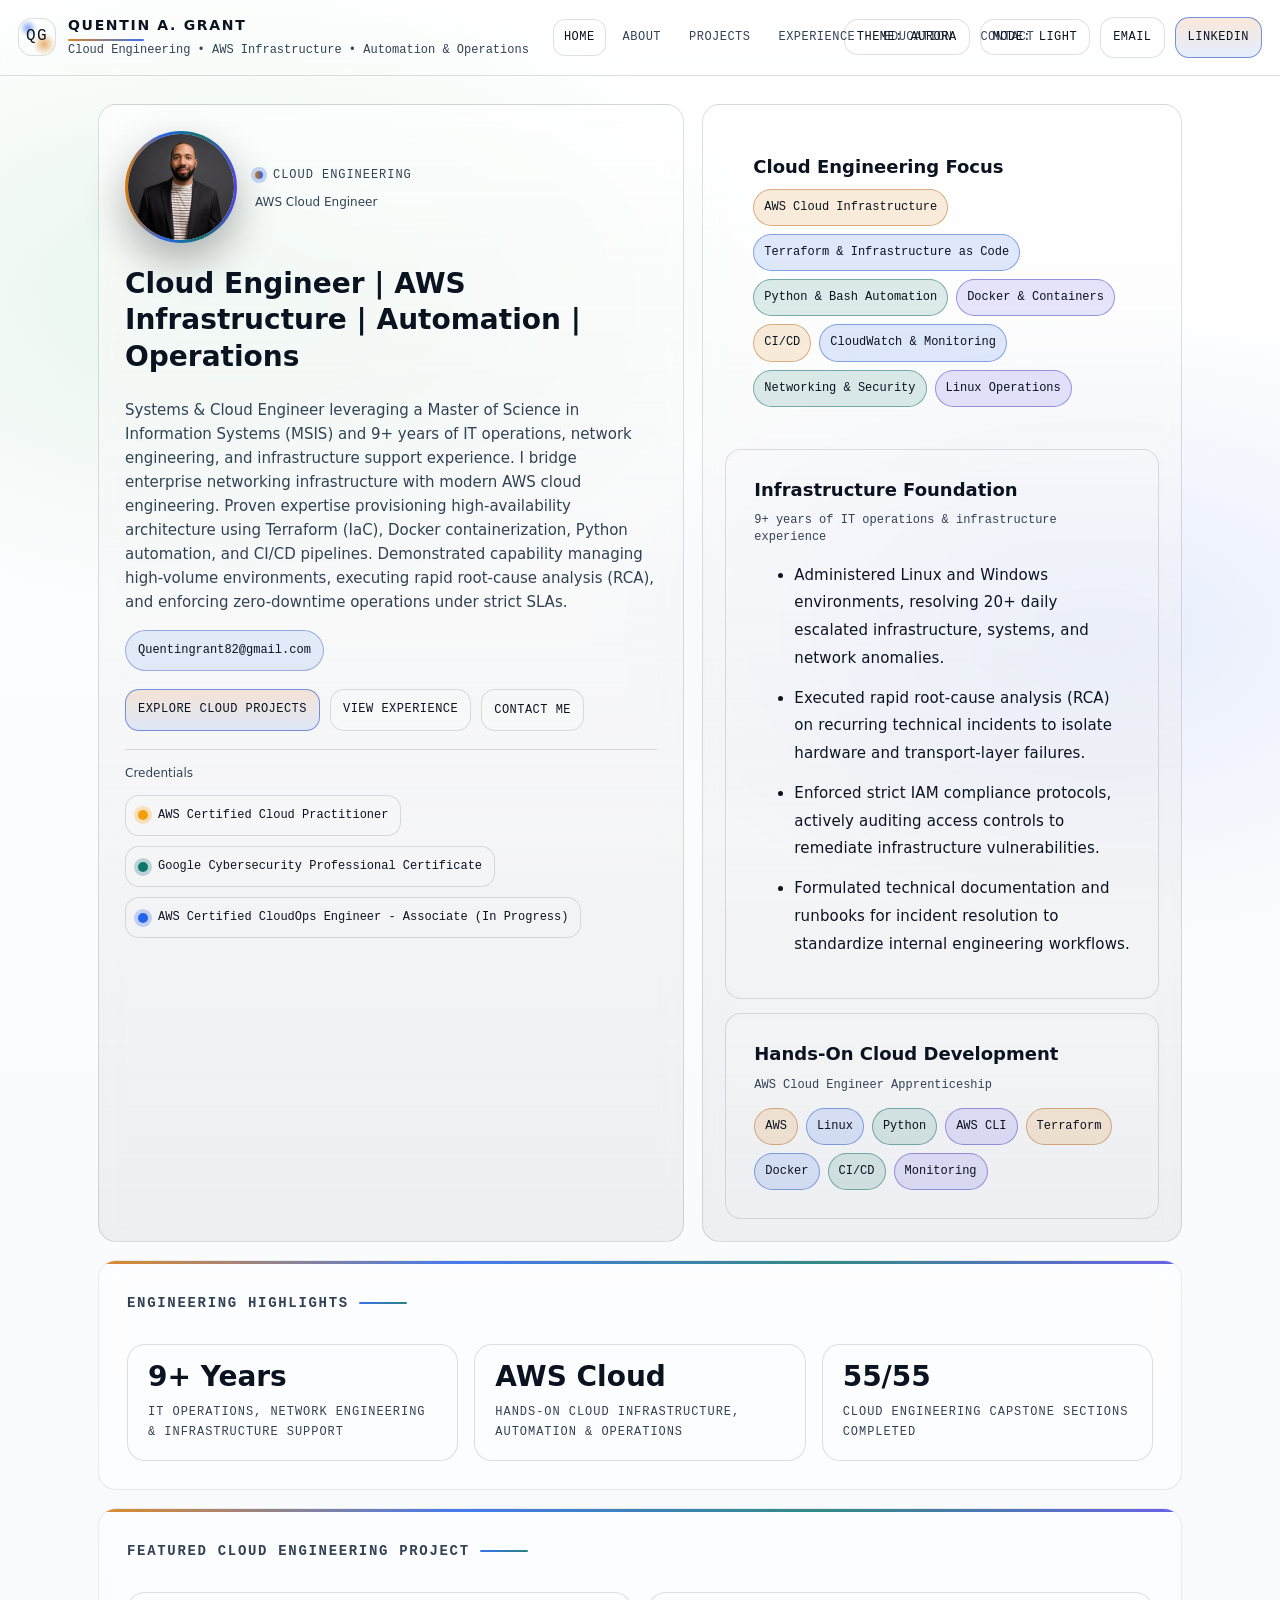
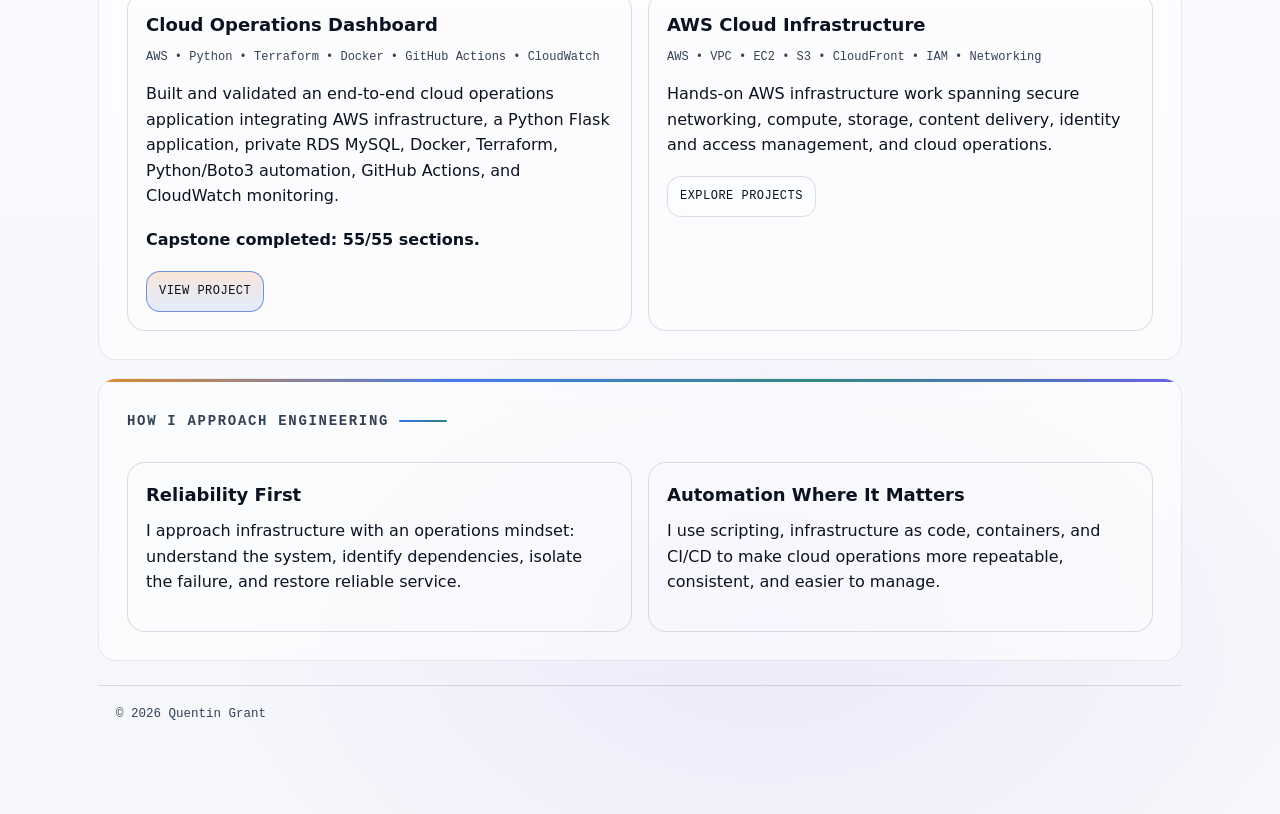
==== index.html @ d69e301e "Update index.html" ====
<!doctype html>
<html lang="en">
<head>
  <meta charset="utf-8" />
  <meta name="viewport" content="width=device-width,initial-scale=1" />

  <meta
    name="description"
    content="Quentin Grant — Cloud Engineer specializing in AWS infrastructure, automation, operations, Terraform, Docker, CI/CD, and monitoring."
  />

  <meta property="og:title" content="Quentin Grant | Cloud Engineer" />
  <meta
    property="og:description"
    content="Cloud Engineering • AWS Infrastructure • Automation & Operations"
  />
  <meta property="og:type" content="website" />
  <meta property="og:image" content="(Main) Profile Photo.jpg" />

  <title>Quentin Grant | Cloud Engineer</title>

  <!-- Quentin A. Grant - Person Schema / JSON-LD -->
  <script type="application/ld+json">
  {
    "@context": "https://schema.org",
    "@type": "Person",
    "name": "Quentin A. Grant",
    "alternateName": [
      "Quentin Grant",
      "quentin-grant"
    ],
    "jobTitle": "Cloud Engineer",
    "description": "Cloud Engineer specializing in AWS infrastructure, automation, operations, Terraform, Docker, CI/CD, and monitoring.",
    "url": "https://quentin-grant.github.io/portfolio/",
    "sameAs": [
      "https://github.com/quentin-grant",
      "https://www.linkedin.com/in/quentingrant/",
      "https://www.instagram.com/quentingrant.official/"
    ]
  }
  </script>

  <link rel="stylesheet" href="styles.css" />
</head>

<body data-theme="aurora" data-page="home">

  <a class="skip" href="#content">Skip to content</a>

  <header>
    <div class="topbar">

      <div class="brand">

        <div class="logo" aria-hidden="true">
          QG
        </div>

        <div>
          <h1>Quentin A. Grant</h1>

          <p>
            Cloud Engineering • AWS Infrastructure • Automation & Operations
          </p>
        </div>

      </div>

      <nav aria-label="Primary">

        <a href="index.html">
          Home
        </a>

        <a href="about.html">
          About
        </a>

        <a href="projects.html">
          Projects
        </a>

        <a href="experience.html">
          Experience
        </a>

        <a href="education.html">
          Education
        </a>

        <a href="contact.html">
          Contact
        </a>

      </nav>

      <div class="actions">

        <button
          class="btn"
          id="themeBtn"
          type="button"
        >
          Theme: Aurora
        </button>

        <button
          class="btn"
          id="modeBtn"
          type="button"
        >
          Mode: Dark
        </button>

        <a
          class="btn"
          href="mailto:Quentingrant82@gmail.com"
        >
          Email
        </a>

        <a
          class="btn primary"
          href="https://www.linkedin.com/in/quentingrant/"
          target="_blank"
          rel="noreferrer"
        >
          LinkedIn
        </a>

      </div>

    </div>
  </header>


  <main id="content">


    <!-- HERO -->

    <section class="hero">

      <div class="card left">

        <div class="heroTop">

          <a
            href="https://www.linkedin.com/in/quentingrant/"
            target="_blank"
            rel="noreferrer"
            aria-label="Open Quentin Grant LinkedIn profile"
          >

            <img
              class="avatar"
              src="(Main) Profile Photo.jpg"
              alt="Quentin Grant profile photo"
            />

          </a>

          <div>

            <div class="kicker">
              <span class="dot"></span>
              Cloud Engineering
            </div>

            <div class="small roleLabel">
              AWS Cloud Engineer
            </div>

          </div>

        </div>


        <h2
          class="portfolio-headline"
          style="font-size: 28px; font-weight: 600; line-height: 1.3;"
        >
          Cloud Engineer | AWS Infrastructure | Automation | Operations
        </h2>


        <p class="sub">

          Systems & Cloud Engineer leveraging a Master of Science in Information Systems (MSIS) and 9+ years of IT operations, network engineering, and infrastructure support experience. 
          I bridge enterprise networking infrastructure with modern AWS cloud engineering. 
          Proven expertise provisioning high-availability architecture using Terraform (IaC), Docker containerization, Python automation, and CI/CD pipelines. 
          Demonstrated capability managing high-volume environments, executing rapid root-cause analysis (RCA), and enforcing zero-downtime operations under strict SLAs.

        </p>


        <div
          class="meta"
          aria-label="Quick facts"
        >

          <span class="chip">

            <a href="mailto:Quentingrant82@gmail.com">
              Quentingrant82@gmail.com
            </a>

          </span>

        </div>


        <div class="heroActions">

          <a
            class="btn primary"
            href="projects.html"
          >
            Explore Cloud Projects
          </a>

          <a
            class="btn"
            href="experience.html"
          >
            View Experience
          </a>

          <button
            class="btn"
            id="copyEmail"
            type="button"
          >
            Contact Me
          </button>

        </div>


        <div class="divider"></div>


        <div class="small">
          Credentials
        </div>


        <div
          class="badges"
          aria-label="Credentials"
        >

          <span
            class="badge"
            data-brand="aws"
          >

            <span
              class="pillDot"
              aria-hidden="true"
            ></span>

            AWS Certified Cloud Practitioner

          </span>


          <span
            class="badge"
            data-brand="security"
          >

            <span
              class="pillDot"
              aria-hidden="true"
            ></span>

            Google Cybersecurity Professional Certificate

          </span>


          <span
            class="badge"
            data-brand="google"
          >

            <span
              class="pillDot"
              aria-hidden="true"
            ></span>

            AWS Certified CloudOps Engineer - Associate
            (In Progress)

          </span>

        </div>

      </div>


      <!-- RIGHT COLUMN -->

      <aside
        class="card right"
        aria-label="Professional highlights"
      >

        <div class="item flatItem">

          <h3>
            Cloud Engineering Focus
          </h3>

          <div
            class="stack"
            aria-label="Cloud engineering focus areas"
          >

            <span class="tag">
              AWS Cloud Infrastructure
            </span>

            <span class="tag">
              Terraform & Infrastructure as Code
            </span>

            <span class="tag">
              Python & Bash Automation
            </span>

            <span class="tag">
              Docker & Containers
            </span>

            <span class="tag">
              CI/CD
            </span>

            <span class="tag">
              CloudWatch & Monitoring
            </span>

            <span class="tag">
              Networking & Security
            </span>

            <span class="tag">
              Linux Operations
            </span>

          </div>

        </div>


        <div class="item">

          <h3>
            Infrastructure Foundation
          </h3>

          <div class="where">
            9+ years of IT operations & infrastructure experience
          </div>

          <ul>

            <li>
              Administered Linux and Windows environments, resolving 20+ daily escalated infrastructure, systems, and network anomalies.

            </li>

            <li>
              Executed rapid root-cause analysis (RCA) on recurring technical incidents to isolate hardware and transport-layer failures.
            </li>

            <li>
              Enforced strict IAM compliance protocols, actively auditing access controls to remediate infrastructure vulnerabilities.
            </li>

            <li>
              Formulated technical documentation and runbooks for incident resolution to standardize internal engineering workflows.
            </li>

          </ul>

        </div>


        <div class="item">

          <h3>
            Hands-On Cloud Development
          </h3>

          <div class="where">
            AWS Cloud Engineer Apprenticeship
          </div>

          <div class="stack topGap">

            <span class="tag">
              AWS
            </span>

            <span class="tag">
              Linux
            </span>

            <span class="tag">
              Python
            </span>

            <span class="tag">
              AWS CLI
            </span>

            <span class="tag">
              Terraform
            </span>

            <span class="tag">
              Docker
            </span>

            <span class="tag">
              CI/CD
            </span>

            <span class="tag">
              Monitoring
            </span>

          </div>

        </div>

      </aside>

    </section>


    <!-- ENGINEERING HIGHLIGHTS -->

    <section class="card section">

      <h2>
        Engineering Highlights
      </h2>

      <div class="statsGrid">

        <div class="statCard">

          <div class="statNumber">
            9+ Years
          </div>

          <div class="statLabel">
            IT Operations, Network Engineering & Infrastructure Support
          </div>

        </div>


        <div class="statCard">

          <div class="statNumber">
            AWS Cloud
          </div>

          <div class="statLabel">
            Hands-On Cloud Infrastructure, Automation & Operations
          </div>

        </div>


        <div class="statCard">

          <div class="statNumber">
            55/55
          </div>

          <div class="statLabel">
            Cloud Engineering Capstone Sections Completed
          </div>

        </div>

      </div>

    </section>


    <!-- FEATURED PROJECT -->

    <section class="card section">

      <h2>
        Featured Cloud Engineering Project
      </h2>


      <div class="projectPreviewGrid">


        <article class="projectPreviewCard">

          <h3>
            Cloud Operations Dashboard
          </h3>

          <div class="projectMeta">
            AWS • Python • Terraform • Docker • GitHub Actions • CloudWatch
          </div>

          <p>
            Built and validated an end-to-end cloud operations application
            integrating AWS infrastructure, a Python Flask application,
            private RDS MySQL, Docker, Terraform, Python/Boto3 automation,
            GitHub Actions, and CloudWatch monitoring.
          </p>

          <p>
            <strong>
              Capstone completed: 55/55 sections.
            </strong>
          </p>

          <a
            class="btn primary"
            href="projects.html"
          >
            View Project
          </a>

        </article>


        <article class="projectPreviewCard">

          <h3>
            AWS Cloud Infrastructure
          </h3>

          <div class="projectMeta">
            AWS • VPC • EC2 • S3 • CloudFront • IAM • Networking
          </div>

          <p>
            Hands-on AWS infrastructure work spanning secure networking,
            compute, storage, content delivery, identity and access
            management, and cloud operations.
          </p>

          <a
            class="btn"
            href="projects.html"
          >
            Explore Projects
          </a>

        </article>


      </div>

    </section>


    <!-- CAREER POSITIONING -->

    <section class="card section">

      <h2>
        How I Approach Engineering
      </h2>


      <div class="projectPreviewGrid">


        <article class="projectPreviewCard">

          <h3>
            Reliability First
          </h3>

          <p>
            I approach infrastructure with an operations mindset:
            understand the system, identify dependencies, isolate the
            failure, and restore reliable service.
          </p>

        </article>


        <article class="projectPreviewCard">

          <h3>
            Automation Where It Matters
          </h3>

          <p>
            I use scripting, infrastructure as code, containers, and
            CI/CD to make cloud operations more repeatable, consistent,
            and easier to manage.
          </p>

        </article>


      </div>

    </section>


    <!-- FOOTER -->

    <div class="footer">

      <div>
        © <span id="year"></span> Quentin Grant
      </div>

    </div>


  </main>


  <script src="script.js"></script>

</body>
</html>
---- styles.css ----
:root{
  --max: 1380px;
  --radius: 18px;
  --shadow: 0 16px 50px rgba(255,255,255,.09);
  --mono: ui-monospace, SFMono-Regular, Menlo, Monaco, Consolas, "Courier New", monospace;
  --sans: ui-sans-serif, system-ui, -apple-system, Segoe UI, Roboto, Helvetica, Arial, "Apple Color Emoji", "Segoe UI Emoji";
  --focus: #111;
}

/* DEFAULT = AURORA DARK */
body{
  --bg:#0b0f14;
  --surface: rgba(255,255,255,.06);
  --surface2: rgba(255,255,255,.09);
  --text:#f5f7fb;
  --muted:#b8c2d4;
  --line: rgba(255,255,255,.14);

  --a1:#22c55e;
  --a2:#3b82f6;
  --a3:#a78bfa;
  --a4:#f59e0b;

  --bg0: radial-gradient(900px 520px at 18% 12%, rgba(59,130,246,.20), transparent 62%),
         radial-gradient(820px 520px at 86% 26%, rgba(96,165,250,.14), transparent 60%),
         radial-gradient(900px 560px at 60% 92%, rgba(167,139,250,.16), transparent 62%),
         linear-gradient(180deg, #0b0f14 0%, #05070a 100%);
}

/* AURORA LIGHT */
body[data-mode="light"]{
  --bg:#ffffff;
  --surface: rgba(15,23,42,.05);
  --surface2: rgba(255,255,255,.64);
  --text:#0b1220;
  --muted:#334155;
  --line: rgba(2,6,23,.12);

  --a1:#16a34a;
  --a2:#2563eb;
  --a3:#7c3aed;
  --a4:#d97706;

  --bg0: radial-gradient(900px 520px at 18% 12%, rgba(22,163,74,.10), transparent 62%),
         radial-gradient(820px 520px at 86% 26%, rgba(37,99,235,.10), transparent 60%),
         radial-gradient(900px 560px at 60% 92%, rgba(124,58,237,.08), transparent 62%),
         linear-gradient(180deg, #ffffff 0%, #f5f7fb 100%);
}

*{box-sizing:border-box}
html{scroll-behavior:smooth}

body{
  margin:0;
  font-family:var(--sans);
  background:var(--bg0);
  color:var(--text);
  line-height:1.6;
}

a{
  color:inherit;
  text-decoration:none;
}

a:hover{
  text-decoration:underline;
  opacity:.95;
}

:focus-visible{
  outline:2px solid var(--a2);
  outline-offset:3px;
  border-radius:12px;
}

.skip{
  position:absolute;
  left:-999px;
  top:auto;
  width:1px;
  height:1px;
  overflow:hidden;
}

.skip:focus{
  left:16px;
  top:16px;
  width:auto;
  height:auto;
  padding:10px 12px;
  border:1px solid var(--line);
  background:var(--bg);
  border-radius:12px;
  z-index:9999;
}

header{
  position:sticky;
  top:0;
  z-index:50;

  backdrop-filter: blur(12px);
  -webkit-backdrop-filter: blur(12px);

  background: rgba(255,255,255,0.06); /* glass grey like cards */
  border-bottom:1px solid var(--line);
  box-shadow: var(--shadow);
}

.topbar{
  max-width:var(--max);
  margin:0 auto;
  padding:14px 18px;

  display:grid;
  grid-template-columns:auto 1fr auto;
  align-items:center;
  gap:24px;

  background: transparent; /* important */
}

.brand{
  display:flex;
  align-items:center;
  gap:12px;
  min-width:0;
}

.logo{
  width:38px;
  height:38px;
  border-radius:14px;
  border:1px solid var(--line);
  background:
    radial-gradient(12px 12px at 25% 25%, color-mix(in oklab, var(--a2) 55%, transparent), transparent 70%),
    radial-gradient(16px 16px at 70% 70%, color-mix(in oklab, var(--a1) 55%, transparent), transparent 70%),
    linear-gradient(180deg, rgba(255,255,255,.10), rgba(255,255,255,.02));
  display:grid;
  place-items:center;
  font-family:var(--mono);
  letter-spacing:.08em;
  flex:0 0 auto;
}

.brand h1{
  margin:0;
  font-size:14px;
  letter-spacing:.12em;
  text-transform:uppercase;
  font-weight:700;
  position:relative;
  padding-bottom:5px;
  white-space:nowrap;
}

.brand h1::after{
  content:"";
  position:absolute;
  left:0;
  bottom:0;
  height:2px;
  width:76px;
  border-radius:999px;
  background:linear-gradient(90deg, var(--a1), var(--a2), var(--a3));
  background-size:200% 100%;
  animation:sweep 2.8s linear infinite;
  opacity:.9;
}

@keyframes sweep{
  0%{background-position:0% 50%}
  100%{background-position:200% 50%}
}

.brand p{
  margin:0;
  font-size:12px;
  color:var(--muted);
  font-family:var(--mono);
}

nav{
  display:flex;
  gap:6px;
  align-items:center;
  justify-content:flex-start;
  min-width:0;
  overflow:visible;
}

nav a{
  font-family:var(--mono);
  font-size:12px;
  letter-spacing:.04em;
  text-transform:uppercase;
  color:var(--muted);
  padding:8px 10px;
  border-radius:12px;
  border:1px solid transparent;
  white-space:nowrap;
  flex:0 0 auto;
}

nav a:hover,
nav a.active{
  border-color:var(--line);
  background:rgba(255,255,255,.04);
  color:var(--text);
  text-decoration:none;
}

.actions{
  display:flex;
  gap:10px;
  align-items:center;
  justify-content:flex-end;
  flex-wrap:nowrap;
  min-width:max-content;
}

.btn{
  display:inline-flex;
  align-items:center;
  gap:10px;
  padding:10px 12px;
  border-radius:14px;
  border:1px solid var(--line);
  background:rgba(255,255,255,.04);
  color:var(--text);
  font-family:var(--mono);
  font-size:12px;
  letter-spacing:.04em;
  text-transform:uppercase;
  cursor:pointer;
  white-space:nowrap;
}

.btn:hover{
  background:rgba(255,255,255,.06);
  text-decoration:none;
}

.btn.primary{
  border-color:color-mix(in oklab, var(--a2) 55%, var(--line));
  background:linear-gradient(
    180deg,
    color-mix(in oklab, var(--a1) 18%, rgba(255,255,255,.18)),
    color-mix(in oklab, var(--a2) 12%, rgba(255,255,255,.06))
  );
}

main{
  max-width:1120px;
  margin:0 auto;
  padding:28px 18px 72px;
}

.card{
  border:1px solid var(--line);
  border-radius:var(--radius);
  box-shadow:var(--shadow);
  background:linear-gradient(180deg, var(--surface2), var(--surface));
  backdrop-filter:blur(10px);
}

.hero{
  display:grid;
  grid-template-columns:1.1fr .9fr;
  gap:18px;
  align-items:stretch;
}

.hero .left{
  padding:26px;
}

.hero .right{
  padding:22px;
  display:flex;
  flex-direction:column;
  gap:14px;
}

.heroTop{
  display:flex;
  align-items:center;
  gap:18px;
  flex-wrap:wrap;
  margin-bottom:12px;
}

.avatar{
  width:112px;
  height:112px;
  border-radius:50%;
  object-fit:cover;
  display:block;
  border:3px solid transparent;
  background:
    linear-gradient(var(--bg), var(--bg)) padding-box,
    linear-gradient(90deg, var(--a1), var(--a2), var(--a3), var(--a4)) border-box;
  box-shadow:0 18px 40px rgba(0,0,0,.30);
  transition:.25s ease;
}

.avatar:hover{
  transform:translateY(-1px) scale(1.02);
}


.kicker{
  display:inline-flex;
  align-items:center;
  gap:10px;
  font-family:var(--mono);
  font-size:12px;
  letter-spacing:.08em;
  text-transform:uppercase;
  color:var(--muted);
}


.dot{
  width:8px;
  height:8px;
  border-radius:50%;
  background:linear-gradient(90deg, var(--a1), var(--a2));
  box-shadow:0 0 0 4px color-mix(in oklab, var(--a2) 25%, transparent);
}

.roleLabel{
  margin-top:6px;
}

.headline{
  margin:10px 0 10px;
  font-size:clamp(28px, 3vw, 38px);
  line-height:1.15;
  letter-spacing:-0.02em;
}

.sub{
  margin:0;
  color:var(--muted);
  font-size:15px;
  max-width:68ch;
}

.meta{
  display:flex;
  flex-wrap:wrap;
  gap:10px;
  margin-top:16px;
}

.chip{
  display:inline-flex;
  align-items:center;
  gap:8px;
  padding:10px 12px;
  border-radius:999px;
  border:1px solid var(--line);
  background:rgba(255,255,255,.09);
  font-family:var(--mono);
  font-size:12px;
  color:var(--muted);
}

.heroActions{
  margin-top:18px;
  display:flex;
  gap:10px;
  flex-wrap:wrap;
}

.divider{
  height:1px;
  background:var(--line);
  margin:18px 0 14px;
}

.small{
  font-size:12px;
  color:var(--muted);
}

.item{
  padding:16px;
  border-radius:16px;
  border:1px solid var(--line);
  background:rgba(255,255,255,.03);
  position:relative;
  overflow:hidden;
}

.flatItem{
  border:none;
  background:transparent;
  padding:0;
}

.item h3{
  margin:0 0 6px;
  font-size:16px;
}

.where{
  font-family:var(--mono);
  font-size:12px;
  color:var(--muted);
  line-height:1.4;
}

.item ul{
  margin:10px 0 0 18px;
  color:var(--text);
  font-family:var(--sans);  /* matches "Operational Impact" heading */
  font-size:12px;           /* keep same size */
  line-height:1.5;
}

.item li{
  margin:6px 0;
}


.stack{
  display:flex;
  flex-wrap:wrap;
  gap:8px;
}

.topGap{
  margin-top:10px;
}

.tag{
  padding:8px 10px;
  border-radius:999px;
  border:1px solid color-mix(in oklab, var(--tagAccent) 55%, var(--line));
  background:color-mix(in oklab, var(--tagAccent) 12%, rgba(255,255,255,.02));
  font-family:var(--mono);
  font-size:12px;
  color:var(--text);
}

.stack .tag:nth-child(4n+1){--tagAccent:var(--a1)}
.stack .tag:nth-child(4n+2){--tagAccent:var(--a2)}
.stack .tag:nth-child(4n+3){--tagAccent:var(--a3)}
.stack .tag:nth-child(4n+4){--tagAccent:var(--a4)}


.badges{
  display:flex;
  flex-wrap:wrap;
  gap:10px;
  margin-top:12px;
}

.badge{
  display:inline-flex;
  align-items:center;
  gap:10px;
  padding:10px 12px;
  border-radius:14px;
  border:1px solid var(--line);
  background:rgba(255,255,255,.03);
  font-family:var(--mono);
  font-size:12px;
}

.badge .pillDot{
  width:10px;
  height:10px;
  border-radius:50%;
  background:var(--b);
  box-shadow:0 0 0 4px color-mix(in oklab, var(--b) 25%, transparent);
}

.badge[data-brand="google"]{--b:#4285F4}
.badge[data-brand="aws"]{--b:#FF9900}
.badge[data-brand="security"]{--b:#22c55e}

.section{
  margin-top:18px;
  padding:22px;
  position:relative;
  overflow:hidden;
}

.section::before{
  content:"";
  position:absolute;
  left:0;
  top:0;
  right:0;
  height:3px;
  background:linear-gradient(90deg, var(--a1), var(--a2), var(--a3), var(--a4));
  opacity:.85;
}

.section h2{
  margin:0 0 12px;
  font-size:14px;
  font-family:var(--mono);
  letter-spacing:.12em;
  text-transform:uppercase;
  color:var(--muted);
  display:inline-flex;
  align-items:center;
  gap:10px;
}

.section h2::after{
  content:"";
  height:2px;
  width:48px;
  border-radius:999px;
  background:linear-gradient(90deg, var(--a2), var(--a3));
  opacity:.9;
}

.statsGrid{
  display:grid;
  grid-template-columns:repeat(3, 1fr);
  gap:16px;
  margin-top:12px;
}

.statCard{
  padding:18px 20px;
  border-radius:18px;
  border:1px solid var(--line);
  background:rgba(255,255,255,.03);
}

.statNumber{
  font-size:28px;
  font-weight:800;
  line-height:1;
  margin-bottom:12px;
}

.statLabel{
  font-family:var(--mono);
  font-size:12px;
  text-transform:uppercase;
  letter-spacing:.08em;
  color:var(--muted);
}

.projectPreviewGrid{
  display:grid;
  grid-template-columns:1fr 1fr;
  gap:16px;
  margin-top:12px;
}

.projectPreviewCard{
  padding:18px;
  border-radius:18px;
  border:1px solid var(--line);
  background:rgba(255,255,255,.03);
}

.projectPreviewCard h3{
  margin:0 0 8px;
  font-size:18px;
}

.projectMeta{
  font-family:var(--mono);
  font-size:12px;
  color:var(--muted);
  margin-bottom:14px;
}

.projectPreviewCard p{
  color:var(--text);
  margin:0 0 18px;
}

.footer{
  margin-top:24px;
  padding:18px;
  border-top:1px solid var(--line);
  color:var(--muted);
  font-family:var(--mono);
  font-size:12.5px;
  display:flex;
  justify-content:space-between;
  gap:12px;
  flex-wrap:wrap;
}

input,
textarea{
  width:100%;
  margin:6px 0 12px;
  padding:10px 12px;
  border-radius:14px;
  border:1px solid var(--line);
  background:rgba(0,0,0,.18);
  color:var(--text);
  font-family:var(--sans);
}

body[data-mode="light"] input,
body[data-mode="light"] textarea{
  background:rgba(255,255,255,.7);
}

@media (max-width: 1240px){
  .topbar{
    grid-template-columns:1fr;
    gap:14px;
  }

  nav{
    flex-wrap:wrap;
    gap:8px;
  }

  .actions{
    justify-content:flex-start;
    flex-wrap:wrap;
    min-width:0;
  }
}

@media (max-width: 900px){
  .hero{
    grid-template-columns:1fr;
  }

  .statsGrid,
  .projectPreviewGrid{
    grid-template-columns:1fr;
  }

  .headline{
  font-size:clamp(28px, 2.5vw, 32px);
}

  .brand{
    min-width:auto;
  }
}

@media print{
  header{
    position:static;
    backdrop-filter:none;
    background:#fff;
  }

  body{
    background:#fff;
    color:#000;
  }

  .card,
  .item,
  .statCard,
  .projectPreviewCard{
    box-shadow:none;
  }

  a{
    color:#000;
  }
}

/* ================= HOVER EFFECTS ================= */

/* CARDS (main sections like hero, overview, etc.) */
.card{
  transition: transform .25s ease, box-shadow .25s ease, border-color .25s ease;
}

.card:hover{
  transform: translateY(-6px);
  box-shadow: 0 24px 60px rgba(0,0,0,.35);
  border-color: rgba(255,255,255,.25);
}


/* ITEMS (project boxes, overview boxes, etc.) */
.item{
  transition: transform .25s ease, box-shadow .25s ease, border-color .25s ease;
}

.item:hover{
  transform: translateY(-5px);
  box-shadow: 0 18px 40px rgba(0,0,0,.30);
  border-color: rgba(255,255,255,.2);
}


/* BUTTONS */
.btn{
  transition: all .2s ease;
}

.btn:hover{
  transform: translateY(-2px);
  box-shadow: 0 8px 18px rgba(0,0,0,.3);
}


/* NAV LINKS (top left menu) */
nav a{
  transition: all .2s ease;
}

nav a:hover{
  color: var(--text);
  transform: translateY(-1px);
}


/* ACTION BUTTONS (top right) */
.actions .btn:hover{
  transform: translateY(-2px) scale(1.03);
}


/* HERO IMAGE (profile picture) */
.avatar{
  transition: transform .3s ease, box-shadow .3s ease;
}

.avatar:hover{
  transform: scale(1.05);
  box-shadow: 0 20px 40px rgba(0,0,0,.4);
}


/* TAGS / PILLS (core skills etc.) */
.tag{
  transition: transform .2s ease, box-shadow .2s ease;
}

.tag:hover{
  transform: translateY(-2px);
  box-shadow: 0 6px 14px rgba(0,0,0,.25);
}


/* LINKS INSIDE CARDS */
.textLink{
  transition: all .2s ease;
}

.textLink:hover{
  letter-spacing: .03em;
}


.project-img {
  width: 100%;
  border-radius: 14px;
  display: block;
  transition: transform 0.4s ease, box-shadow 0.4s ease;
}


/* Hover effect */
.project-img:hover {
  transform: scale(1.05);
  box-shadow: 0 10px 30px rgba(0, 0, 0, 0.3);
}


.project-card {
  overflow: hidden;
}



/* LIGHT MODE GLASS EFFECT (matches dark mode style) */
body[data-mode="light"] .glass,
body[data-mode="light"] .panel,
body[data-mode="light"] .section,
body[data-mode="light"] .project-card,
body[data-mode="light"] .experience-card,
body[data-mode="light"] .content-block {
  background: rgba(255, 255, 255, 0.55); /* translucent grey/white */
  backdrop-filter: blur(12px);
  -webkit-backdrop-filter: blur(12px);
  border: 1px solid rgba(0, 0, 0, 0.08);
}





/* =========================================
   BETTER PILL COLORS FOR LIGHT + DARK MODE
   ========================================= */

/* Dark mode accents */
body:not([data-mode="light"]){
  --a1:#f59e0b;  /* AWS amber */
  --a2:#60a5fa;  /* cloud/infrastructure blue */
  --a3:#2dd4bf;  /* security teal */
  --a4:#818cf8;  /* systems indigo */
}

/* Light mode accents */
body[data-mode="light"]{
  --a1:#d97706;  /* AWS amber */
  --a2:#2563eb;  /* cloud/infrastructure blue */
  --a3:#0f766e;  /* security teal */
  --a4:#4f46e5;  /* systems indigo */
}

/* Shared pill polish */
.tag,
.chip,
.badge,
.projects-mini-chip,
.about-mini-chip,
.project-pills span,
.about-focus-tags span{
  transition: transform .2s ease, box-shadow .2s ease, border-color .2s ease, background .2s ease;
}

/* Core skill / tag pills */
.tag{
  border:1px solid color-mix(in oklab, var(--tagAccent) 42%, var(--line));
  background:color-mix(in oklab, var(--tagAccent) 14%, transparent);
  color:var(--text);
}

.stack .tag:nth-child(4n+1){ --tagAccent:var(--a1); }
.stack .tag:nth-child(4n+2){ --tagAccent:var(--a2); }
.stack .tag:nth-child(4n+3){ --tagAccent:var(--a3); }
.stack .tag:nth-child(4n+4){ --tagAccent:var(--a4); }

/* About page focus pills */
.about-focus-tags span:nth-child(4n+1),
.project-pills span:nth-child(4n+1){
  border-color: color-mix(in oklab, var(--a1) 42%, var(--line));
  background: color-mix(in oklab, var(--a1) 14%, transparent);
}

.about-focus-tags span:nth-child(4n+2),
.project-pills span:nth-child(4n+2){
  border-color: color-mix(in oklab, var(--a2) 42%, var(--line));
  background: color-mix(in oklab, var(--a2) 14%, transparent);
}

.about-focus-tags span:nth-child(4n+3),
.project-pills span:nth-child(4n+3){
  border-color: color-mix(in oklab, var(--a3) 42%, var(--line));
  background: color-mix(in oklab, var(--a3) 14%, transparent);
}

.about-focus-tags span:nth-child(4n+4),
.project-pills span:nth-child(4n+4){
  border-color: color-mix(in oklab, var(--a4) 42%, var(--line));
  background: color-mix(in oklab, var(--a4) 14%, transparent);
}

/* Mini chips stay cleaner and less saturated */
.chip,
.projects-mini-chip,
.about-mini-chip{
  border-color: color-mix(in oklab, var(--a2) 30%, var(--line));
  background: color-mix(in oklab, var(--a2) 10%, transparent);
  color: var(--text);
}

/* Certification badge dots aligned to cleaner palette */
.badge[data-brand="aws"]{ --b:#f59e0b; }
.badge[data-brand="google"]{ --b:#2563eb; }
.badge[data-brand="security"]{ --b:#0f766e; }

/* Hover stays polished in both modes */
.tag:hover,
.chip:hover,
.projects-mini-chip:hover,
.about-mini-chip:hover,
.project-pills span:hover,
.about-focus-tags span:hover{
  transform: translateY(-2px);
  box-shadow: 0 6px 14px rgba(0,0,0,.14);
}








/* At a Glance cards hover */
.statCard {
  transition: transform 0.3s ease, box-shadow 0.3s ease;
  cursor: pointer;
}

.statCard:hover {
  transform: translateY(-8px);
  box-shadow: 0 20px 40px rgba(0, 0, 0, 0.15);
}


.title-pill {
  display: inline-block;

  font-size: 0.7rem;
  font-weight: 600;
  letter-spacing: 0.08em;
  text-transform: uppercase;

  padding: 6px 10px;
  margin-right: 10px;

  border-radius: 999px;

  background: rgba(59, 130, 246, 0.1);
  color: #3b82f6;
  border: 1px solid rgba(59, 130, 246, 0.25);

  vertical-align: middle;
}


.pageTitle {
  display: flex;
  align-items: center;
  flex-wrap: wrap;
  gap: 12px;
}


/* EXPERIENCE BULLETS – ENHANCED READABILITY */
.item ul {
  font-size: 15px;
  line-height: 1.8;
  letter-spacing: 0.01em;
}

.item li {
  margin: 10px 0;
}


.twoCol {
  display: grid;
  grid-template-columns: 1fr 1fr;
  gap: 16px;
}

@media (max-width: 900px) {
  .twoCol {
    grid-template-columns: 1fr;
  }
}


.pageHero {
  padding: 28px 26px;   /* tighter but still breathable */
  min-height: 140px;    /* reduced height */
  display: flex;
  flex-direction: column;
  justify-content: center;
}

.pageHero .pageTitle {
  font-size: clamp(24px, 2.5vw, 30px); /* slightly smaller */
  line-height: 1.2;
  margin-bottom: 8px;
}

.pageHero .sub {
  font-size: 15px;
  line-height: 1.6;
  max-width: 65ch;
}


.twoCol .item ul {
  flex-grow: 1;
}


/* Default / Light mode */
h2.portfolio-headline {
  color: var(--text); /* uses text color from body variables */
}

/* Dark mode override */
@media (prefers-color-scheme: dark) {
  h2.portfolio-headline {
    color: #FFFFFF !important; /* force white in dark mode */
  }
}


.projects-shell{
      display:grid;
      gap:18px;
    }

    .projects-hero{
      position:relative;
      overflow:hidden;
      padding:28px;
    }

    .projects-hero::before{
      content:"";
      position:absolute;
      inset:0;
      background:
        radial-gradient(500px 240px at 10% 10%, rgba(34,197,94,.10), transparent 60%),
        radial-gradient(520px 260px at 85% 20%, rgba(59,130,246,.12), transparent 60%),
        radial-gradient(460px 240px at 60% 100%, rgba(167,139,250,.10), transparent 60%);
      pointer-events:none;
    }

    .projects-hero-inner{
      position:relative;
      z-index:1;
    }

    .projects-kicker{
      display:inline-flex;
      align-items:center;
      gap:10px;
      font-family:var(--mono);
      font-size:12px;
      letter-spacing:.12em;
      text-transform:uppercase;
      color:var(--muted);
      margin-bottom:12px;
    }

    .pageHero .kicker{
  display:inline-flex;
  align-items:center;
  gap:6px;

  padding:3px 8px;          /* slightly smaller bubble */
  margin-bottom:14px;

  border-radius:999px;
  border:1px solid var(--line);
  background:rgba(255,255,255,.04);

  font-family:var(--mono);
  font-size:10px;           /* slightly smaller text */
  letter-spacing:.08em;
  text-transform:uppercase;
}

    .projects-title{
      margin:0 0 12px;
      font-size:clamp(30px, 4vw, 44px);
      line-height:1.05;
      letter-spacing:-.03em;
      max-width:12ch;
    }

    .projects-lead{
      margin:0;
      max-width:68ch;
      color:var(--muted);
      font-size:16px;
      line-height:1.8;
    }

    .projects-mini-row{
      display:flex;
      flex-wrap:wrap;
      gap:10px;
      margin-top:18px;
    }

    .projects-mini-chip{
      padding:10px 14px;
      border-radius:999px;
      border:1px solid var(--line);
      background:rgba(255,255,255,.05);
      font-family:var(--mono);
      font-size:12px;
      color:var(--text);
    }

    .project-group{
      padding:22px;
    }

    .project-group-title{
      margin:0 0 14px;
      font-size:14px;
      font-family:var(--mono);
      letter-spacing:.12em;
      text-transform:uppercase;
      color:var(--muted);
      display:inline-flex;
      align-items:center;
      gap:10px;
    }

    .project-group-title::after{
      content:"";
      height:2px;
      width:48px;
      border-radius:999px;
      background:linear-gradient(90deg, var(--a2), var(--a3));
      opacity:.9;
    }

    .project-stack{
      display:grid;
      gap:16px;
    }

    .project-card{
      padding:18px;
      border-radius:18px;
      border:1px solid var(--line);
      background:rgba(255,255,255,.035);
      transition:transform .25s ease, box-shadow .25s ease, border-color .25s ease;
    }

    .project-card:hover{
      transform:translateY(-4px);
      box-shadow:0 20px 40px rgba(0,0,0,.22);
      border-color:rgba(255,255,255,.2);
    }

    .project-top{
      display:grid;
      grid-template-columns: 1.05fr .95fr;
      gap:18px;
      align-items:start;
    }

    .project-copy{
      min-width:0;
    }

    .project-copy h3{
      margin:0 0 8px;
      font-size:28px;
      line-height:1.1;
      letter-spacing:-.02em;
    }

    .project-subtitle{
      margin:0 0 8px;
      font-size:16px;
      color:var(--text);
      opacity:.92;
    }

    .project-meta{
      font-family:var(--mono);
      font-size:12px;
      color:var(--muted);
      margin-bottom:12px;
      line-height:1.6;
    }

    .project-desc{
      margin:0 0 14px;
      color:var(--muted);
      line-height:1.75;
    }

    .project-pills{
      display:flex;
      flex-wrap:wrap;
      gap:8px;
      margin:0 0 14px;
    }

    .project-pills span{
      display:inline-flex;
      align-items:center;
      justify-content:center;
      padding:8px 12px;
      border-radius:999px;
      border:1px solid var(--line);
      font-family:var(--mono);
      font-size:12px;
      white-space:nowrap;
      color:var(--text);
    }

    .project-pills span:nth-child(4n+1){
      border-color: color-mix(in oklab, var(--a1) 60%, var(--line));
      background: color-mix(in oklab, var(--a1) 16%, transparent);
    }
    .project-pills span:nth-child(4n+2){
      border-color: color-mix(in oklab, var(--a2) 60%, var(--line));
      background: color-mix(in oklab, var(--a2) 16%, transparent);
    }
    .project-pills span:nth-child(4n+3){
      border-color: color-mix(in oklab, var(--a3) 60%, var(--line));
      background: color-mix(in oklab, var(--a3) 16%, transparent);
    }
    .project-pills span:nth-child(4n+4){
      border-color: color-mix(in oklab, var(--a4) 60%, var(--line));
      background: color-mix(in oklab, var(--a4) 16%, transparent);
    }

    .project-list{
      margin:0;
      padding-left:18px;
      color:var(--text);
    }

    .project-list li{
      margin:8px 0;
      line-height:1.65;
    }

    .project-visual{
      min-width:0;
    }

    .project-img{
      width:100%;
      height:100%;
      min-height:280px;
      max-height:360px;
      object-fit:cover;
      border-radius:16px;
      border:1px solid var(--line);
      display:block;
      background:rgba(255,255,255,.03);
    }

    .project-footer-row{
      display:flex;
      gap:10px;
      flex-wrap:wrap;
      margin-top:16px;
    }

    .project-note{
      margin-top:8px;
      font-family:var(--mono);
      font-size:12px;
      color:var(--muted);
    }

    @media (max-width: 980px){
      .project-top{
        grid-template-columns:1fr;
      }

      .projects-title{
        max-width:none;
      }

      .project-copy h3{
        font-size:24px;
      }

      .project-img{
        min-height:220px;
      }
    }






    /* ==========================================================
   PORTFOLIO SPACING & READABILITY POLISH
   Keeps existing layout, colors, themes, and structure intact
   ========================================================== */


/* ==========================
   PAGE HERO SECTIONS
   Experience / Education / Contact
   ========================== */

.pageHero {
  padding: 42px 38px;
  min-height: 230px;
  display: flex;
  flex-direction: column;
  justify-content: center;
}


.pageHero .kicker {
  margin-bottom: 14px;
}


.pageHero .pageTitle {
  font-size: clamp(30px, 3vw, 42px);
  line-height: 1.15;
  letter-spacing: -0.03em;
  margin: 12px 0 18px;
}


.pageHero .sub{
  margin:0;
  max-width:90ch;      /* was 72ch */
  width:100%;
  font-size:16px;
  line-height:1.8;
  color:var(--muted);
}

/* ==========================
   MAIN CONTENT SECTIONS
   Experience / Education /
   Contact cards
   ========================== */

.section {
  padding: 28px;
}


.section h2 {
  margin-bottom: 18px;
}


.twoCol {
  display: grid;
  grid-template-columns: 1fr 1fr;
  gap: 30px;
}


.item {
  padding: 28px;
}


.item h3 {
  margin-bottom: 10px;
  font-size: 18px;
  line-height: 1.35;
}


.where {
  margin-bottom: 14px;
}


.item ul {
  margin-top: 16px;
  padding-left: 22px;
  font-size: 15px;
  line-height: 1.85;
}


.item li {
  margin: 12px 0;
}


/* ==========================
   PROJECT PAGE IMPROVEMENTS
   Keeps image/text layout
   ========================== */


.projects-hero {
  padding: 38px;
}


.projects-lead {
  max-width: 85ch;
  font-size: 16px;
  line-height: 1.85;
}


.project-group {
  padding: 28px;
}


.project-card {
  padding: 26px;
}


.project-top {
  grid-template-columns: 1.25fr .75fr;
  gap: 34px;
}


.project-copy h3 {
  font-size: 30px;
  line-height: 1.2;
}


.project-subtitle {
  line-height: 1.7;
}


.project-desc {
  line-height: 1.85;
}


.project-list li {
  margin: 12px 0;
  line-height: 1.75;
}


/* ==========================
   CONTACT FORM SPACING
   ========================== */

#contact .item {
  padding: 30px;
}


#contact input,
#contact textarea {
  margin-top: 8px;
  margin-bottom: 16px;
}


/* ==========================
   SMALL TEXT IMPROVEMENT
   ========================== */

.smallText {
  line-height: 1.8;
}


/* ==========================
   MOBILE RESPONSIVENESS
   ========================== */

@media(max-width:900px){

  .pageHero {
    padding:30px 22px;
    min-height:auto;
  }


  .pageHero .pageTitle {
    font-size:30px;
  }


  .section {
    padding:20px;
  }


  .twoCol {
    grid-template-columns:1fr;
    gap:20px;
  }


  .item {
    padding:22px;
  }


  .project-top {
    grid-template-columns:1fr;
    gap:22px;
  }


  .project-card {
    padding:22px;
  }

}


/* ==================================================
   PAGE HERO (Experience / Education / Contact)
   ================================================== */

.pageHero{
  padding:32px 38px;          /* gives the text breathing room */
  min-height:170px;
  display:flex;
  flex-direction:column;
  justify-content:center;
  align-items:flex-start;
}

.pageHero .kicker{
  display:inline-flex;
  align-items:center;
  gap:8px;

  padding:4px 10px;           /* smaller pill */
  margin-bottom:14px;

  border-radius:999px;
  border:1px solid var(--line);
  background:rgba(255,255,255,.04);

  font-size:11px;
  letter-spacing:.10em;
  text-transform:uppercase;
}

.pageHero .pageTitle{
  margin:0 0 12px;
  font-size:clamp(26px, 2.8vw, 34px);
  line-height:1.2;
  max-width:24ch;             /* allows comfortable wrapping */
}

.pageHero .sub{
  margin:0;
  max-width:72ch;             /* wider paragraph */
  font-size:16px;
  line-height:1.75;
  color:var(--muted);
}

@media (max-width:900px){

  .pageHero{
    padding:26px;
    min-height:auto;
  }

  .pageHero .pageTitle{
    max-width:none;
  }

  .pageHero .sub{
    max-width:none;
  }
}
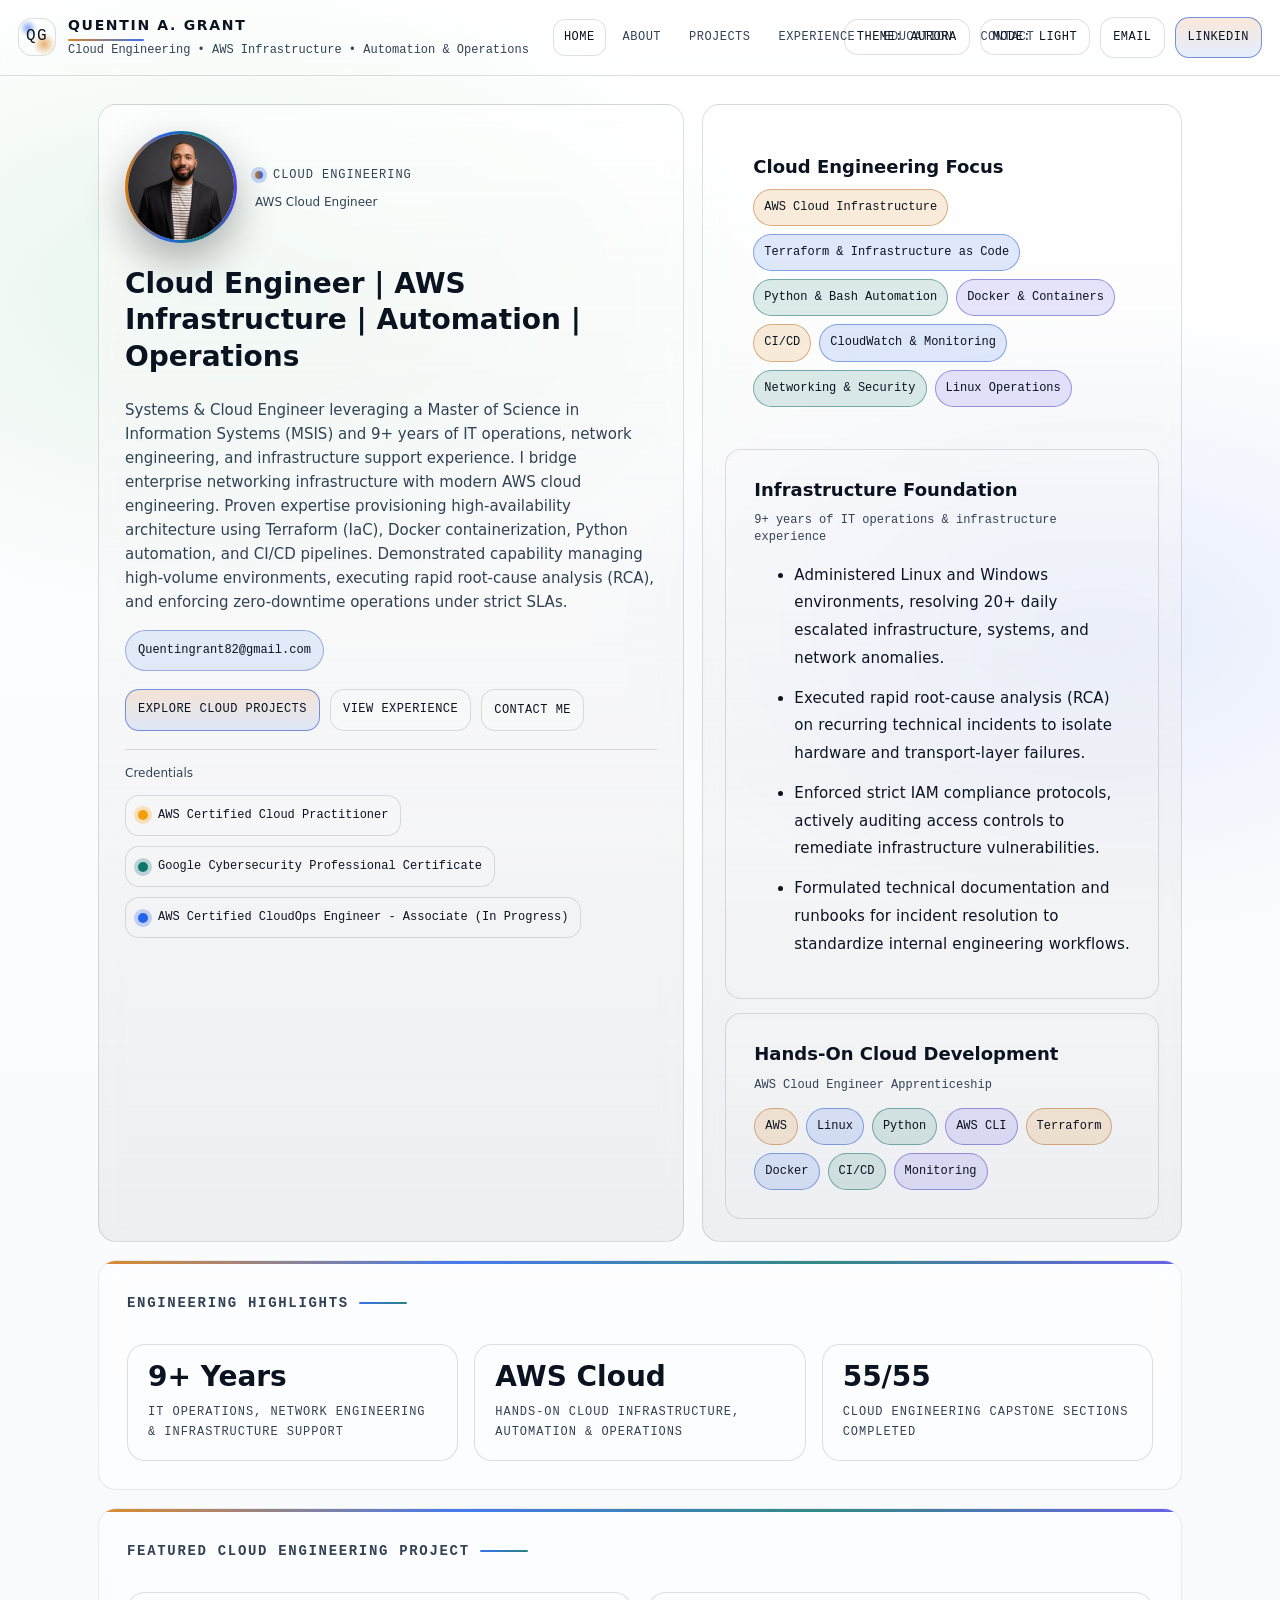
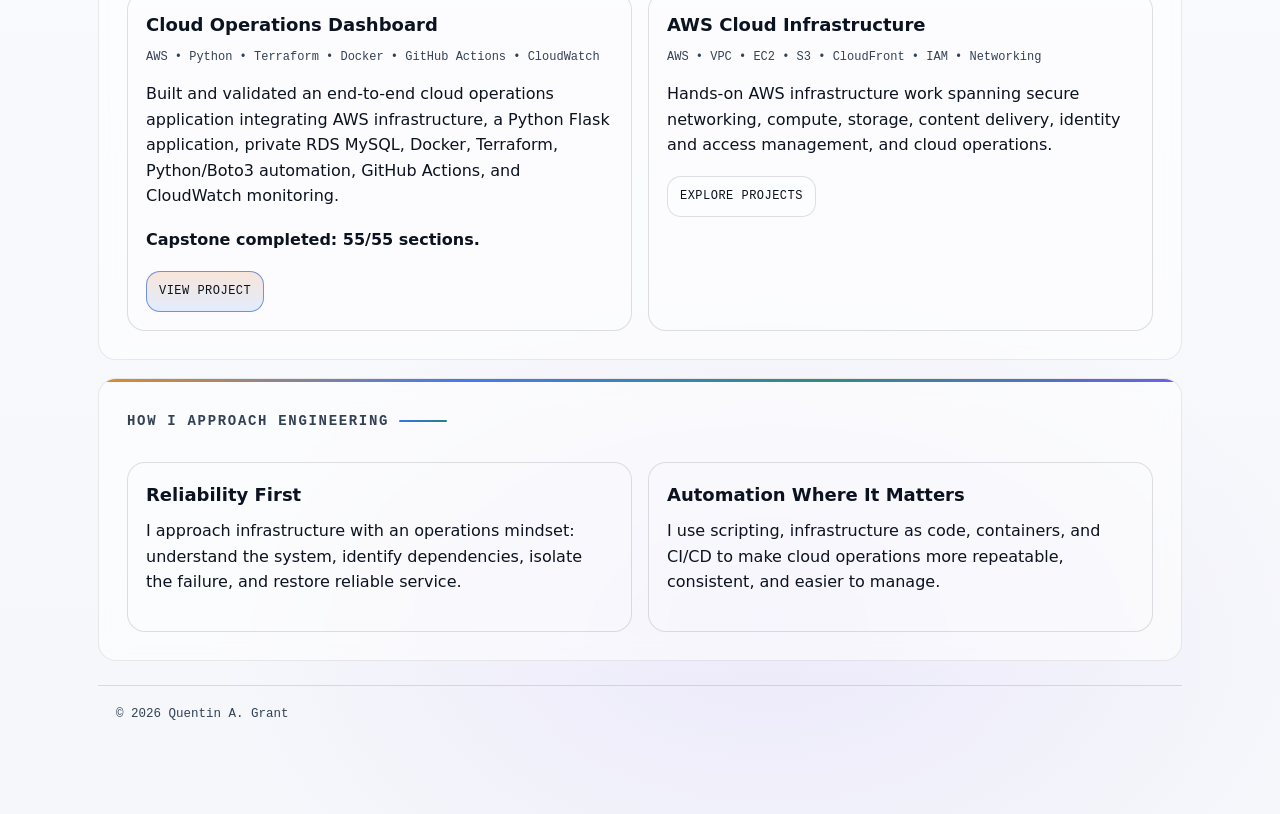
==== commit 12a1f8b6: "Update index.html" ====
--- a/index.html
+++ b/index.html
@@ -17,7 +17,7 @@
   <meta property="og:type" content="website" />
   <meta property="og:image" content="(Main) Profile Photo.jpg" />
 
-  <title>Quentin Grant | Cloud Engineer</title>
+  <title>Quentin A. Grant | Cloud Engineer</title>
 
   <!-- Quentin A. Grant - Person Schema / JSON-LD -->
   <script type="application/ld+json">
@@ -623,7 +623,7 @@
     <div class="footer">
 
       <div>
-        © <span id="year"></span> Quentin Grant
+        © <span id="year"></span> Quentin A. Grant
       </div>
 
     </div>
